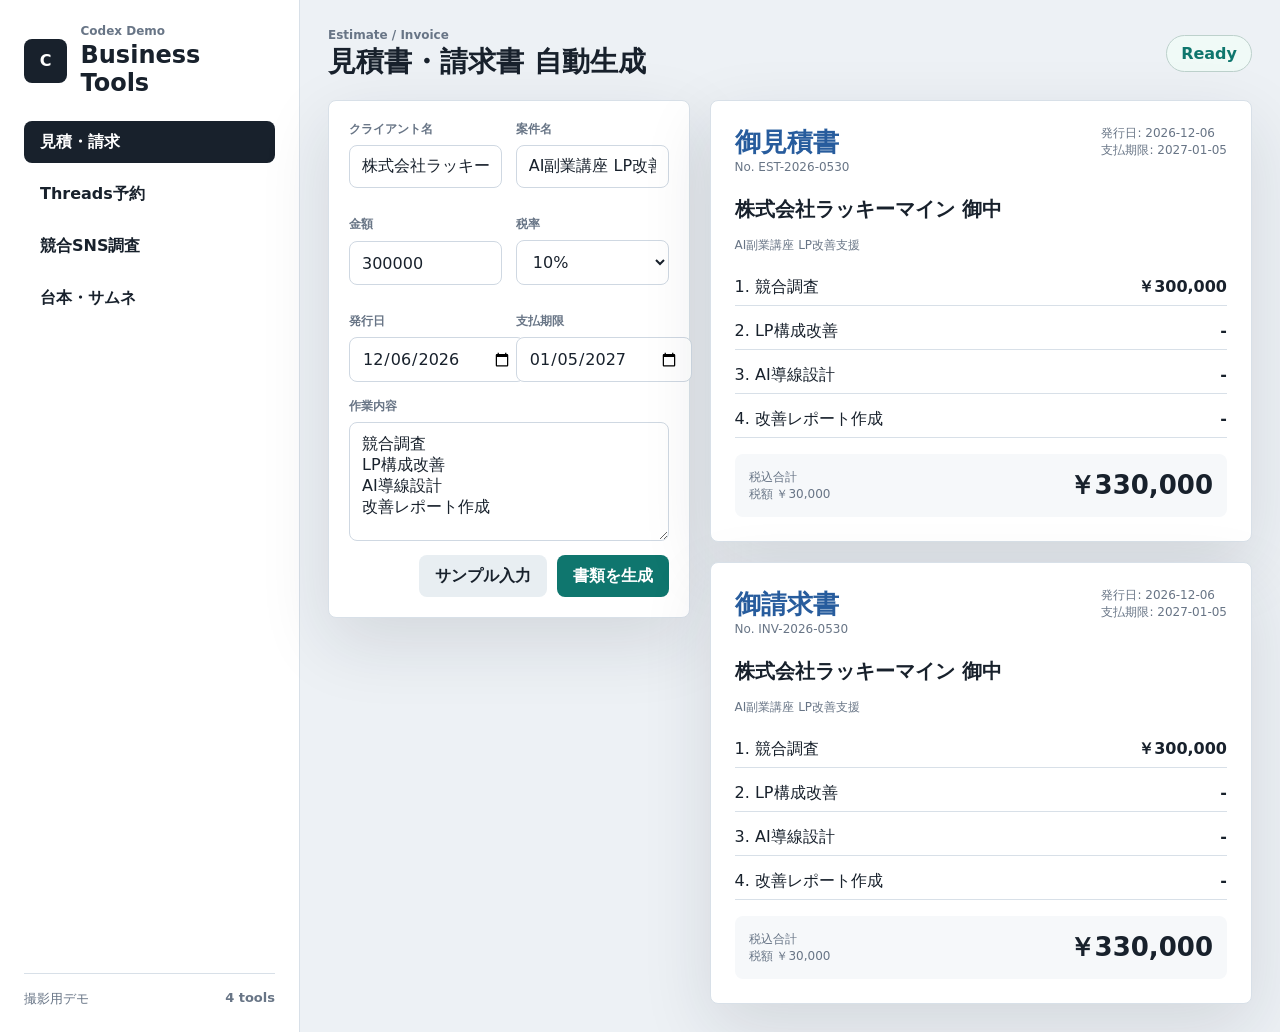
==== estimate-invoice.html @ dfebdb79 "Add separate demo tool pages" ====
<!doctype html>
<html lang="ja">
  <head>
    <meta charset="UTF-8" />
    <meta name="viewport" content="width=device-width, initial-scale=1.0" />
    <title>見積書・請求書 自動生成 | Codex Demo</title>
    <link rel="stylesheet" href="styles.css" />
  </head>
  <body data-initial-view="invoice">
    <main class="app">
      <aside class="sidebar" aria-label="ツール一覧">
        <div class="brand">
          <div class="brand-mark" aria-hidden="true">C</div>
          <div>
            <p>Codex Demo</p>
            <h1>Business Tools</h1>
          </div>
        </div>
        <nav class="tool-nav" aria-label="デモツール">
          <button class="nav-item is-active" type="button" data-view="invoice">見積・請求</button>
          <button class="nav-item" type="button" data-view="threads">Threads予約</button>
          <button class="nav-item" type="button" data-view="research">競合SNS調査</button>
          <button class="nav-item" type="button" data-view="youtube">台本・サムネ</button>
        </nav>
        <div class="sidebar-meta">
          <span>撮影用デモ</span>
          <strong>4 tools</strong>
        </div>
      </aside>

      <section class="workspace">
        <header class="topbar">
          <div>
            <p id="viewKicker">Estimate / Invoice</p>
            <h2 id="viewTitle">見積書・請求書 自動生成</h2>
          </div>
          <div class="status-pill" id="statusPill">Ready</div>
        </header>

        <section class="view is-active" id="invoiceView" data-title="見積書・請求書 自動生成" data-kicker="Estimate / Invoice">
          <div class="two-column">
            <form class="panel form-panel" id="invoiceForm">
              <div class="field-grid">
                <label>
                  <span>クライアント名</span>
                  <input name="client" value="株式会社ラッキーマイン" />
                </label>
                <label>
                  <span>案件名</span>
                  <input name="project" value="AI副業講座 LP改善支援" />
                </label>
                <label>
                  <span>金額</span>
                  <input name="amount" type="number" value="300000" />
                </label>
                <label>
                  <span>税率</span>
                  <select name="tax">
                    <option value="0.1">10%</option>
                    <option value="0.08">8%</option>
                    <option value="0">なし</option>
                  </select>
                </label>
                <label>
                  <span>発行日</span>
                  <input name="issueDate" type="date" />
                </label>
                <label>
                  <span>支払期限</span>
                  <input name="dueDate" type="date" />
                </label>
              </div>
              <label class="wide-field">
                <span>作業内容</span>
                <textarea name="items" rows="5">競合調査
LP構成改善
AI導線設計
改善レポート作成</textarea>
              </label>
              <div class="actions">
                <button class="secondary" type="button" id="invoiceSampleButton">サンプル入力</button>
                <button type="submit">書類を生成</button>
              </div>
            </form>
            <div class="document-stack">
              <article class="document" id="estimateDoc"></article>
              <article class="document" id="invoiceDoc"></article>
            </div>
          </div>
        </section>

        <section class="view" id="threadsView" data-title="Threads投稿ツール" data-kicker="Threads Scheduler">
          <div class="two-column">
            <form class="panel form-panel" id="threadsForm">
              <div class="field-grid">
                <label>
                  <span>アカウント</span>
                  <select name="account">
                    <option>@ryoya_ai</option>
                    <option>@luckymine_ai</option>
                    <option>@ai_marketing_lab</option>
                  </select>
                </label>
                <label>
                  <span>予約日時</span>
                  <input name="scheduledAt" type="datetime-local" />
                </label>
              </div>
              <label class="wide-field">
                <span>投稿本文</span>
                <textarea name="text" rows="7">ChatGPTに課金してるのにCodexを使ってない人、かなりもったいない。

Codexは会話するAIじゃなくて、作業を終わらせるAI。
動画で実演します。</textarea>
              </label>
              <div class="actions">
                <button class="secondary" type="button" id="threadsDraftButton">下書き保存</button>
                <button type="submit">予約投稿</button>
              </div>
            </form>
            <section class="panel list-panel">
              <div class="panel-head">
                <h3>投稿キュー</h3>
                <span id="threadsCount">0件</span>
              </div>
              <div class="queue-list" id="threadsQueue"></div>
            </section>
          </div>
        </section>

        <section class="view" id="researchView" data-title="競合SNSリサーチツール" data-kicker="SNS Research">
          <div class="panel">
            <div class="research-controls">
              <div class="segmented" id="snsTabs" role="tablist" aria-label="SNS">
                <button class="is-active" type="button" data-sns="YouTube">YouTube</button>
                <button type="button" data-sns="Instagram">Instagram</button>
                <button type="button" data-sns="Threads">Threads</button>
                <button type="button" data-sns="note">note</button>
              </div>
              <form id="researchForm" class="inline-research">
                <input name="target" value="AI副業 チャンネル" />
                <button type="submit">リサーチ開始</button>
              </form>
            </div>
            <div class="research-output">
              <section>
                <h3 id="researchTitle">YouTube分析</h3>
                <div class="metric-grid" id="metricGrid"></div>
              </section>
              <section>
                <h3>伸びている切り口</h3>
                <div class="insight-list" id="insightList"></div>
              </section>
              <section>
                <h3>次に試す投稿案</h3>
                <div class="idea-list" id="ideaList"></div>
              </section>
            </div>
          </div>
        </section>

        <section class="view" id="youtubeView" data-title="YouTube台本・サムネ案 自動生成" data-kicker="Script / Thumbnail">
          <div class="two-column">
            <form class="panel form-panel" id="youtubeForm">
              <label>
                <span>テーマ</span>
                <input name="theme" value="CodexでAI副業の作業を自動化する方法" />
              </label>
              <div class="field-grid">
                <label>
                  <span>視聴者</span>
                  <select name="audience">
                    <option>AI副業初心者</option>
                    <option>中級者・講師</option>
                    <option>フリーランス</option>
                  </select>
                </label>
                <label>
                  <span>トーン</span>
                  <select name="tone">
                    <option>初心者向けにやさしく</option>
                    <option>危機感強め</option>
                    <option>実演多め</option>
                  </select>
                </label>
              </div>
              <label class="wide-field">
                <span>入れたい要素</span>
                <textarea name="points" rows="5">月20ドルで追加課金なし
画像生成
コンピューターUSE
ビジネスツール4連発
セキュリティ設定特典</textarea>
              </label>
              <div class="actions">
                <button type="submit">台本とサムネ案を生成</button>
              </div>
            </form>
            <div class="youtube-output">
              <section class="panel script-panel" id="scriptOutput"></section>
              <section class="panel thumbnail-panel" id="thumbnailOutput"></section>
            </div>
          </div>
        </section>
      </section>
    </main>
    <script src="script.js"></script>
  </body>
</html>
---- styles.css ----
:root {
  color-scheme: light;
  --bg: #edf1f5;
  --ink: #18212c;
  --muted: #687586;
  --line: #d8e0e8;
  --surface: #ffffff;
  --surface-2: #f6f8fa;
  --green: #0f766e;
  --blue: #275c9d;
  --red: #c44536;
  --gold: #a66b16;
  --shadow: 0 24px 70px rgba(22, 34, 48, 0.12);
}

* {
  box-sizing: border-box;
}

html,
body {
  min-height: 100%;
}

body {
  margin: 0;
  background: var(--bg);
  color: var(--ink);
  font-family:
    Inter, ui-sans-serif, system-ui, -apple-system, BlinkMacSystemFont, "Segoe UI",
    sans-serif;
}

button,
input,
select,
textarea {
  font: inherit;
}

button {
  border: 0;
  border-radius: 8px;
  background: var(--green);
  color: #fff;
  cursor: pointer;
  font-weight: 800;
  min-height: 42px;
  padding: 0 16px;
}

button.secondary {
  background: #e8eef2;
  color: var(--ink);
}

.app {
  display: grid;
  grid-template-columns: 300px minmax(0, 1fr);
  min-height: 100vh;
}

.sidebar {
  display: flex;
  flex-direction: column;
  gap: 24px;
  border-right: 1px solid var(--line);
  background: #fff;
  padding: 24px;
}

.brand {
  display: flex;
  align-items: center;
  gap: 13px;
}

.brand-mark {
  display: grid;
  width: 44px;
  height: 44px;
  place-items: center;
  border-radius: 8px;
  background: var(--ink);
  color: #fff;
  font-weight: 900;
}

.brand p,
.topbar p {
  margin: 0 0 4px;
  color: var(--muted);
  font-size: 12px;
  font-weight: 900;
  letter-spacing: 0;
}

h1,
h2,
h3 {
  margin: 0;
  line-height: 1.15;
}

h1 {
  font-size: 24px;
}

h2 {
  font-size: 28px;
}

h3 {
  font-size: 16px;
}

.tool-nav {
  display: grid;
  gap: 10px;
}

.nav-item {
  justify-content: flex-start;
  width: 100%;
  background: transparent;
  color: var(--ink);
  text-align: left;
}

.nav-item.is-active {
  background: var(--ink);
  color: #fff;
}

.sidebar-meta {
  display: flex;
  justify-content: space-between;
  margin-top: auto;
  border-top: 1px solid var(--line);
  color: var(--muted);
  font-size: 13px;
  padding-top: 16px;
}

.workspace {
  min-width: 0;
  padding: 28px;
}

.topbar {
  display: flex;
  align-items: center;
  justify-content: space-between;
  gap: 20px;
  margin-bottom: 22px;
}

.status-pill {
  border: 1px solid #bdd1cc;
  border-radius: 999px;
  background: #f0faf7;
  color: var(--green);
  font-weight: 900;
  padding: 8px 14px;
}

.view {
  display: none;
}

.view.is-active {
  display: block;
}

.two-column {
  display: grid;
  grid-template-columns: minmax(340px, 0.8fr) minmax(0, 1.2fr);
  gap: 20px;
  align-items: start;
}

.panel,
.document {
  border: 1px solid var(--line);
  border-radius: 8px;
  background: var(--surface);
  box-shadow: var(--shadow);
}

.form-panel,
.panel {
  padding: 20px;
}

.field-grid {
  display: grid;
  grid-template-columns: repeat(2, minmax(0, 1fr));
  gap: 14px;
}

label {
  display: grid;
  gap: 7px;
  margin-bottom: 14px;
}

label span {
  color: var(--muted);
  font-size: 12px;
  font-weight: 900;
}

input,
select,
textarea {
  width: 100%;
  border: 1px solid #cfd8e2;
  border-radius: 8px;
  background: #fff;
  color: var(--ink);
  outline: none;
  padding: 11px 12px;
}

textarea {
  resize: vertical;
}

.wide-field {
  margin-top: 2px;
}

.actions,
.panel-head,
.research-controls,
.topbar {
  display: flex;
  align-items: center;
}

.actions {
  justify-content: flex-end;
  gap: 10px;
}

.document-stack,
.youtube-output {
  display: grid;
  gap: 20px;
}

.document {
  min-height: 290px;
  padding: 24px;
}

.doc-head,
.doc-total-row,
.panel-head {
  display: flex;
  align-items: flex-start;
  justify-content: space-between;
  gap: 16px;
}

.doc-type {
  color: var(--blue);
  font-size: 26px;
  font-weight: 900;
}

.doc-number,
.doc-meta,
.post-meta,
.mini-label {
  color: var(--muted);
  font-size: 12px;
}

.doc-client {
  margin: 22px 0 14px;
  font-size: 20px;
  font-weight: 900;
}

.doc-items {
  display: grid;
  gap: 8px;
  margin: 16px 0;
}

.doc-item {
  display: flex;
  justify-content: space-between;
  border-bottom: 1px solid var(--line);
  padding: 7px 0;
}

.doc-total-row {
  align-items: center;
  border-radius: 8px;
  background: var(--surface-2);
  margin-top: 16px;
  padding: 14px;
}

.doc-total {
  font-size: 26px;
  font-weight: 900;
}

.list-panel {
  min-height: 520px;
}

.queue-list,
.insight-list,
.idea-list {
  display: grid;
  gap: 12px;
  margin-top: 16px;
}

.post-item,
.insight,
.idea,
.metric {
  border: 1px solid var(--line);
  border-radius: 8px;
  background: var(--surface-2);
  padding: 14px;
}

.post-item strong,
.insight strong,
.idea strong {
  display: block;
  margin-bottom: 5px;
}

.badge {
  display: inline-flex;
  border-radius: 999px;
  font-size: 12px;
  font-weight: 900;
  padding: 4px 9px;
}

.badge.draft {
  background: #edf2f7;
  color: var(--blue);
}

.badge.scheduled {
  background: #fff4db;
  color: var(--gold);
}

.research-controls {
  justify-content: space-between;
  gap: 16px;
  margin-bottom: 20px;
}

.segmented {
  display: flex;
  gap: 6px;
  border: 1px solid var(--line);
  border-radius: 8px;
  background: var(--surface-2);
  padding: 5px;
}

.segmented button {
  min-height: 34px;
  background: transparent;
  color: var(--muted);
}

.segmented button.is-active {
  background: #fff;
  color: var(--ink);
  box-shadow: 0 2px 12px rgba(25, 38, 52, 0.08);
}

.inline-research {
  display: flex;
  gap: 10px;
  width: min(520px, 100%);
}

.research-output {
  display: grid;
  grid-template-columns: 0.9fr 1.1fr 1.1fr;
  gap: 18px;
}

.metric-grid {
  display: grid;
  gap: 12px;
  margin-top: 16px;
}

.metric span {
  display: block;
  color: var(--muted);
  font-size: 12px;
  font-weight: 900;
}

.metric strong {
  display: block;
  margin-top: 5px;
  font-size: 24px;
}

.script-panel,
.thumbnail-panel {
  min-height: 320px;
}

.script-block {
  border-left: 4px solid var(--green);
  margin-top: 14px;
  padding-left: 12px;
}

.thumb-grid {
  display: grid;
  grid-template-columns: repeat(2, minmax(0, 1fr));
  gap: 12px;
  margin-top: 16px;
}

.thumb-card {
  border-radius: 8px;
  background: #171b21;
  color: #fff;
  min-height: 128px;
  padding: 14px;
}

.thumb-card:nth-child(2) {
  background: #7d1f1a;
}

.thumb-card:nth-child(3) {
  background: #123f68;
}

.thumb-card:nth-child(4) {
  background: #24463f;
}

.thumb-card strong {
  display: block;
  font-size: 22px;
  line-height: 1.12;
}

.thumb-card span {
  display: block;
  color: rgba(255, 255, 255, 0.75);
  margin-top: 10px;
  font-size: 12px;
}

@media (max-width: 980px) {
  .app,
  .two-column,
  .research-output {
    grid-template-columns: 1fr;
  }

  .sidebar {
    min-height: auto;
  }

  .field-grid,
  .thumb-grid {
    grid-template-columns: 1fr;
  }
}
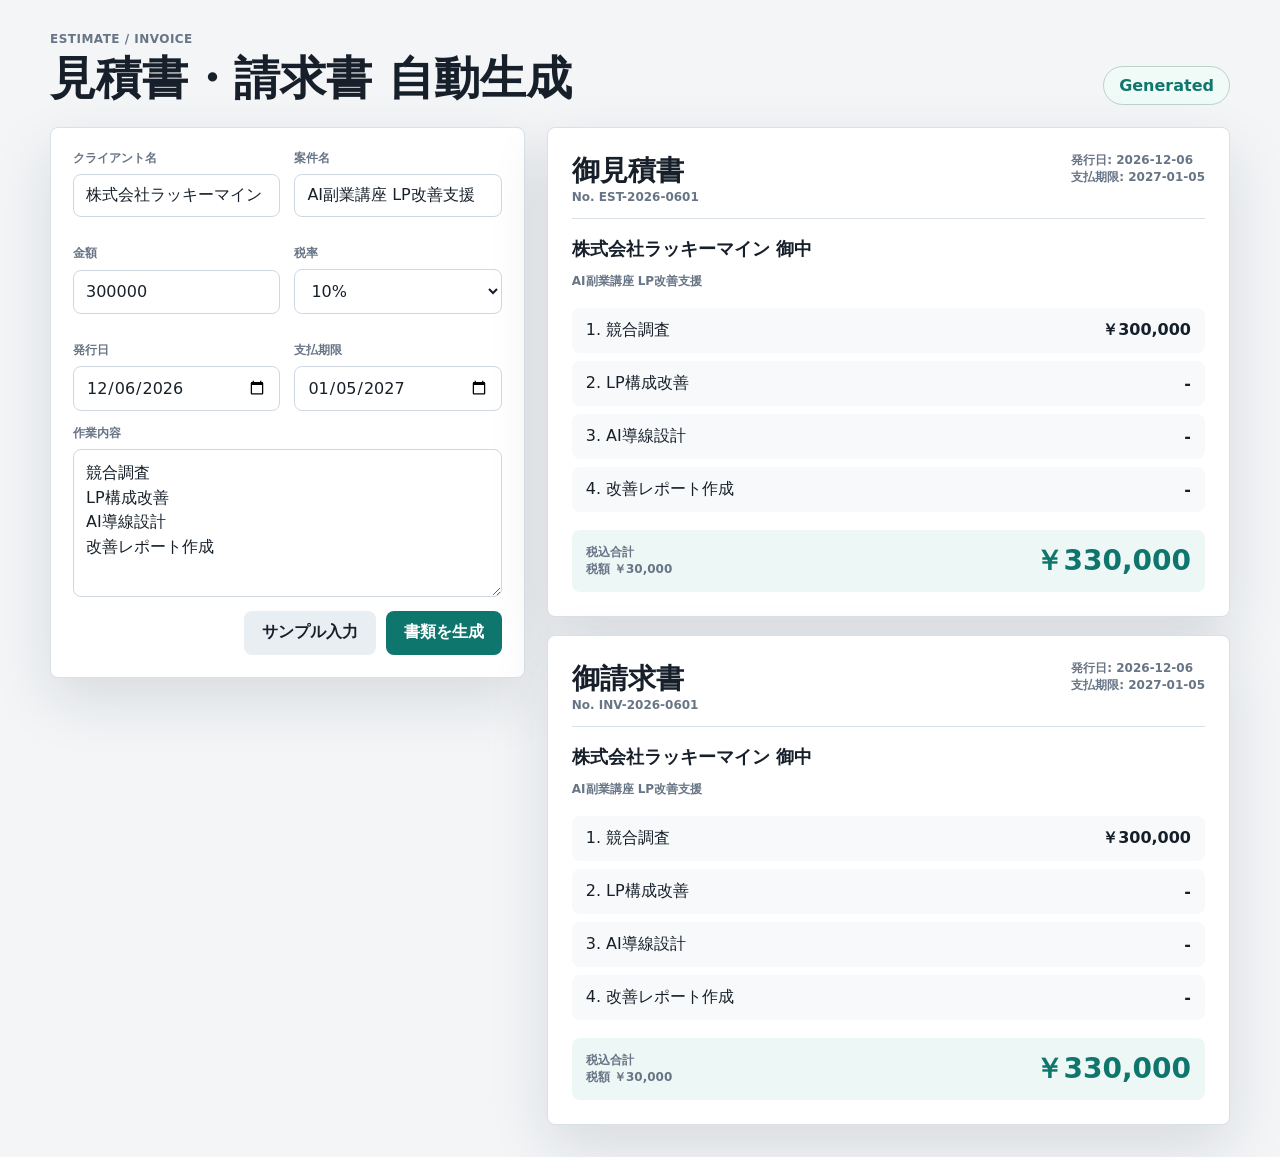
==== commit 3a6eb83a: "Split demo tools into standalone pages" ====
--- a/estimate-invoice.html
+++ b/estimate-invoice.html
@@ -4,206 +4,69 @@
     <meta charset="UTF-8" />
     <meta name="viewport" content="width=device-width, initial-scale=1.0" />
     <title>見積書・請求書 自動生成 | Codex Demo</title>
-    <link rel="stylesheet" href="styles.css" />
+    <link rel="stylesheet" href="tool.css" />
   </head>
-  <body data-initial-view="invoice">
-    <main class="app">
-      <aside class="sidebar" aria-label="ツール一覧">
-        <div class="brand">
-          <div class="brand-mark" aria-hidden="true">C</div>
-          <div>
-            <p>Codex Demo</p>
-            <h1>Business Tools</h1>
+  <body>
+    <main class="tool-shell">
+      <header class="tool-header">
+        <div>
+          <p class="kicker">Estimate / Invoice</p>
+          <h1>見積書・請求書 自動生成</h1>
+        </div>
+        <div class="status-pill" id="statusPill">Ready</div>
+      </header>
+
+      <section class="two-column">
+        <form class="panel" id="invoiceForm">
+          <div class="field-grid">
+            <label>
+              <span>クライアント名</span>
+              <input name="client" value="株式会社ラッキーマイン" />
+            </label>
+            <label>
+              <span>案件名</span>
+              <input name="project" value="AI副業講座 LP改善支援" />
+            </label>
+            <label>
+              <span>金額</span>
+              <input name="amount" type="number" value="300000" />
+            </label>
+            <label>
+              <span>税率</span>
+              <select name="tax">
+                <option value="0.1">10%</option>
+                <option value="0.08">8%</option>
+                <option value="0">なし</option>
+              </select>
+            </label>
+            <label>
+              <span>発行日</span>
+              <input name="issueDate" type="date" />
+            </label>
+            <label>
+              <span>支払期限</span>
+              <input name="dueDate" type="date" />
+            </label>
           </div>
-        </div>
-        <nav class="tool-nav" aria-label="デモツール">
-          <button class="nav-item is-active" type="button" data-view="invoice">見積・請求</button>
-          <button class="nav-item" type="button" data-view="threads">Threads予約</button>
-          <button class="nav-item" type="button" data-view="research">競合SNS調査</button>
-          <button class="nav-item" type="button" data-view="youtube">台本・サムネ</button>
-        </nav>
-        <div class="sidebar-meta">
-          <span>撮影用デモ</span>
-          <strong>4 tools</strong>
-        </div>
-      </aside>
-
-      <section class="workspace">
-        <header class="topbar">
-          <div>
-            <p id="viewKicker">Estimate / Invoice</p>
-            <h2 id="viewTitle">見積書・請求書 自動生成</h2>
-          </div>
-          <div class="status-pill" id="statusPill">Ready</div>
-        </header>
-
-        <section class="view is-active" id="invoiceView" data-title="見積書・請求書 自動生成" data-kicker="Estimate / Invoice">
-          <div class="two-column">
-            <form class="panel form-panel" id="invoiceForm">
-              <div class="field-grid">
-                <label>
-                  <span>クライアント名</span>
-                  <input name="client" value="株式会社ラッキーマイン" />
-                </label>
-                <label>
-                  <span>案件名</span>
-                  <input name="project" value="AI副業講座 LP改善支援" />
-                </label>
-                <label>
-                  <span>金額</span>
-                  <input name="amount" type="number" value="300000" />
-                </label>
-                <label>
-                  <span>税率</span>
-                  <select name="tax">
-                    <option value="0.1">10%</option>
-                    <option value="0.08">8%</option>
-                    <option value="0">なし</option>
-                  </select>
-                </label>
-                <label>
-                  <span>発行日</span>
-                  <input name="issueDate" type="date" />
-                </label>
-                <label>
-                  <span>支払期限</span>
-                  <input name="dueDate" type="date" />
-                </label>
-              </div>
-              <label class="wide-field">
-                <span>作業内容</span>
-                <textarea name="items" rows="5">競合調査
+          <label>
+            <span>作業内容</span>
+            <textarea name="items" rows="5">競合調査
 LP構成改善
 AI導線設計
 改善レポート作成</textarea>
-              </label>
-              <div class="actions">
-                <button class="secondary" type="button" id="invoiceSampleButton">サンプル入力</button>
-                <button type="submit">書類を生成</button>
-              </div>
-            </form>
-            <div class="document-stack">
-              <article class="document" id="estimateDoc"></article>
-              <article class="document" id="invoiceDoc"></article>
-            </div>
+          </label>
+          <div class="actions">
+            <button class="secondary" type="button" id="invoiceSampleButton">サンプル入力</button>
+            <button type="submit">書類を生成</button>
           </div>
-        </section>
+        </form>
 
-        <section class="view" id="threadsView" data-title="Threads投稿ツール" data-kicker="Threads Scheduler">
-          <div class="two-column">
-            <form class="panel form-panel" id="threadsForm">
-              <div class="field-grid">
-                <label>
-                  <span>アカウント</span>
-                  <select name="account">
-                    <option>@ryoya_ai</option>
-                    <option>@luckymine_ai</option>
-                    <option>@ai_marketing_lab</option>
-                  </select>
-                </label>
-                <label>
-                  <span>予約日時</span>
-                  <input name="scheduledAt" type="datetime-local" />
-                </label>
-              </div>
-              <label class="wide-field">
-                <span>投稿本文</span>
-                <textarea name="text" rows="7">ChatGPTに課金してるのにCodexを使ってない人、かなりもったいない。
-
-Codexは会話するAIじゃなくて、作業を終わらせるAI。
-動画で実演します。</textarea>
-              </label>
-              <div class="actions">
-                <button class="secondary" type="button" id="threadsDraftButton">下書き保存</button>
-                <button type="submit">予約投稿</button>
-              </div>
-            </form>
-            <section class="panel list-panel">
-              <div class="panel-head">
-                <h3>投稿キュー</h3>
-                <span id="threadsCount">0件</span>
-              </div>
-              <div class="queue-list" id="threadsQueue"></div>
-            </section>
-          </div>
-        </section>
-
-        <section class="view" id="researchView" data-title="競合SNSリサーチツール" data-kicker="SNS Research">
-          <div class="panel">
-            <div class="research-controls">
-              <div class="segmented" id="snsTabs" role="tablist" aria-label="SNS">
-                <button class="is-active" type="button" data-sns="YouTube">YouTube</button>
-                <button type="button" data-sns="Instagram">Instagram</button>
-                <button type="button" data-sns="Threads">Threads</button>
-                <button type="button" data-sns="note">note</button>
-              </div>
-              <form id="researchForm" class="inline-research">
-                <input name="target" value="AI副業 チャンネル" />
-                <button type="submit">リサーチ開始</button>
-              </form>
-            </div>
-            <div class="research-output">
-              <section>
-                <h3 id="researchTitle">YouTube分析</h3>
-                <div class="metric-grid" id="metricGrid"></div>
-              </section>
-              <section>
-                <h3>伸びている切り口</h3>
-                <div class="insight-list" id="insightList"></div>
-              </section>
-              <section>
-                <h3>次に試す投稿案</h3>
-                <div class="idea-list" id="ideaList"></div>
-              </section>
-            </div>
-          </div>
-        </section>
-
-        <section class="view" id="youtubeView" data-title="YouTube台本・サムネ案 自動生成" data-kicker="Script / Thumbnail">
-          <div class="two-column">
-            <form class="panel form-panel" id="youtubeForm">
-              <label>
-                <span>テーマ</span>
-                <input name="theme" value="CodexでAI副業の作業を自動化する方法" />
-              </label>
-              <div class="field-grid">
-                <label>
-                  <span>視聴者</span>
-                  <select name="audience">
-                    <option>AI副業初心者</option>
-                    <option>中級者・講師</option>
-                    <option>フリーランス</option>
-                  </select>
-                </label>
-                <label>
-                  <span>トーン</span>
-                  <select name="tone">
-                    <option>初心者向けにやさしく</option>
-                    <option>危機感強め</option>
-                    <option>実演多め</option>
-                  </select>
-                </label>
-              </div>
-              <label class="wide-field">
-                <span>入れたい要素</span>
-                <textarea name="points" rows="5">月20ドルで追加課金なし
-画像生成
-コンピューターUSE
-ビジネスツール4連発
-セキュリティ設定特典</textarea>
-              </label>
-              <div class="actions">
-                <button type="submit">台本とサムネ案を生成</button>
-              </div>
-            </form>
-            <div class="youtube-output">
-              <section class="panel script-panel" id="scriptOutput"></section>
-              <section class="panel thumbnail-panel" id="thumbnailOutput"></section>
-            </div>
-          </div>
-        </section>
+        <div class="document-stack">
+          <article class="document" id="estimateDoc"></article>
+          <article class="document" id="invoiceDoc"></article>
+        </div>
       </section>
     </main>
-    <script src="script.js"></script>
+    <script src="estimate-invoice.js"></script>
   </body>
 </html>
--- a/tool.css
+++ b/tool.css
@@ -0,0 +1,390 @@
+:root {
+  color-scheme: light;
+  --bg: #f3f5f7;
+  --ink: #17202a;
+  --muted: #687586;
+  --line: #d8e0e8;
+  --surface: #ffffff;
+  --surface-2: #f7f9fb;
+  --green: #0f766e;
+  --blue: #275c9d;
+  --gold: #a66b16;
+  --red: #c44536;
+  --shadow: 0 22px 60px rgba(22, 34, 48, 0.12);
+}
+
+* {
+  box-sizing: border-box;
+}
+
+body {
+  margin: 0;
+  min-height: 100vh;
+  background: var(--bg);
+  color: var(--ink);
+  font-family:
+    Inter, ui-sans-serif, system-ui, -apple-system, BlinkMacSystemFont, "Segoe UI",
+    sans-serif;
+}
+
+button,
+input,
+select,
+textarea {
+  font: inherit;
+}
+
+button {
+  min-height: 44px;
+  border: 0;
+  border-radius: 8px;
+  background: var(--green);
+  color: #fff;
+  cursor: pointer;
+  font-weight: 800;
+  padding: 0 18px;
+}
+
+button.secondary {
+  background: #e8eef2;
+  color: var(--ink);
+}
+
+.tool-shell {
+  width: min(1180px, calc(100vw - 48px));
+  margin: 0 auto;
+  padding: 32px 0;
+}
+
+.tool-header {
+  display: flex;
+  align-items: flex-end;
+  justify-content: space-between;
+  gap: 24px;
+  margin-bottom: 22px;
+}
+
+.kicker {
+  margin: 0 0 6px;
+  color: var(--muted);
+  font-size: 12px;
+  font-weight: 900;
+  letter-spacing: 0.04em;
+  text-transform: uppercase;
+}
+
+h1,
+h2,
+h3 {
+  margin: 0;
+  line-height: 1.15;
+}
+
+h1 {
+  font-size: clamp(30px, 4vw, 46px);
+}
+
+h2 {
+  font-size: 24px;
+}
+
+h3 {
+  font-size: 16px;
+}
+
+.status-pill {
+  border: 1px solid #bdd1cc;
+  border-radius: 999px;
+  background: #f0faf7;
+  color: var(--green);
+  font-weight: 900;
+  padding: 9px 15px;
+  white-space: nowrap;
+}
+
+.two-column {
+  display: grid;
+  grid-template-columns: minmax(340px, 0.82fr) minmax(0, 1.18fr);
+  gap: 22px;
+  align-items: start;
+}
+
+.panel,
+.document {
+  border: 1px solid var(--line);
+  border-radius: 8px;
+  background: var(--surface);
+  box-shadow: var(--shadow);
+}
+
+.panel {
+  padding: 22px;
+}
+
+.field-grid {
+  display: grid;
+  grid-template-columns: repeat(2, minmax(0, 1fr));
+  gap: 14px;
+}
+
+label {
+  display: grid;
+  gap: 7px;
+  margin-bottom: 14px;
+}
+
+label span {
+  color: var(--muted);
+  font-size: 12px;
+  font-weight: 900;
+}
+
+input,
+select,
+textarea {
+  width: 100%;
+  border: 1px solid #cfd8e2;
+  border-radius: 8px;
+  background: #fff;
+  color: var(--ink);
+  padding: 11px 12px;
+}
+
+textarea {
+  line-height: 1.55;
+  resize: vertical;
+}
+
+.actions {
+  display: flex;
+  justify-content: flex-end;
+  gap: 10px;
+  margin-top: 8px;
+}
+
+.document-stack {
+  display: grid;
+  gap: 18px;
+}
+
+.document {
+  padding: 24px;
+}
+
+.doc-head {
+  display: flex;
+  justify-content: space-between;
+  gap: 18px;
+  border-bottom: 1px solid var(--line);
+  padding-bottom: 14px;
+}
+
+.doc-type {
+  font-size: 28px;
+  font-weight: 900;
+}
+
+.doc-number,
+.doc-meta,
+.mini-label {
+  color: var(--muted);
+  font-size: 12px;
+  font-weight: 700;
+}
+
+.doc-client {
+  margin-top: 18px;
+  font-size: 18px;
+  font-weight: 900;
+}
+
+.doc-items {
+  display: grid;
+  gap: 8px;
+  margin: 18px 0;
+}
+
+.doc-item,
+.doc-total-row {
+  display: flex;
+  align-items: center;
+  justify-content: space-between;
+  gap: 16px;
+  border-radius: 8px;
+  background: var(--surface-2);
+  padding: 12px 14px;
+}
+
+.doc-total-row {
+  background: #edf8f6;
+}
+
+.doc-total {
+  color: var(--green);
+  font-size: 28px;
+  font-weight: 900;
+}
+
+.research-controls {
+  display: grid;
+  grid-template-columns: 1fr auto;
+  gap: 14px;
+  margin-bottom: 20px;
+}
+
+.segmented {
+  display: flex;
+  flex-wrap: wrap;
+  gap: 8px;
+}
+
+.segmented button {
+  background: #e9eef4;
+  color: var(--ink);
+}
+
+.segmented button.is-active {
+  background: var(--ink);
+  color: #fff;
+}
+
+.inline-research {
+  display: flex;
+  gap: 10px;
+}
+
+.research-output {
+  display: grid;
+  grid-template-columns: 0.8fr 1fr 1fr;
+  gap: 18px;
+}
+
+.metric-grid,
+.insight-list,
+.idea-list {
+  display: grid;
+  gap: 10px;
+  margin-top: 12px;
+}
+
+.metric,
+.insight,
+.idea,
+.script-block {
+  border: 1px solid var(--line);
+  border-radius: 8px;
+  background: var(--surface-2);
+  padding: 13px;
+}
+
+.metric span,
+.insight span,
+.idea span {
+  display: block;
+  color: var(--muted);
+  font-size: 13px;
+  line-height: 1.5;
+}
+
+.metric strong {
+  display: block;
+  margin-top: 4px;
+  font-size: 21px;
+}
+
+.youtube-output {
+  display: grid;
+  gap: 18px;
+}
+
+.panel-head {
+  display: flex;
+  align-items: center;
+  justify-content: space-between;
+  gap: 14px;
+  margin-bottom: 12px;
+}
+
+.badge {
+  border-radius: 999px;
+  background: #eaf7f5;
+  color: var(--green);
+  font-size: 12px;
+  font-weight: 900;
+  padding: 6px 10px;
+}
+
+.script-block {
+  margin-top: 10px;
+}
+
+.script-block p {
+  margin: 7px 0 0;
+  color: var(--muted);
+  line-height: 1.55;
+}
+
+.thumb-grid {
+  display: grid;
+  grid-template-columns: repeat(2, minmax(0, 1fr));
+  gap: 12px;
+}
+
+.thumb-card {
+  min-height: 118px;
+  border-radius: 8px;
+  background: linear-gradient(135deg, #111827, #275c9d);
+  color: #fff;
+  padding: 18px;
+}
+
+.thumb-card strong {
+  display: block;
+  font-size: 22px;
+  line-height: 1.16;
+}
+
+.thumb-card span {
+  display: block;
+  margin-top: 10px;
+  color: rgba(255, 255, 255, 0.82);
+  font-weight: 700;
+}
+
+.landing-grid {
+  display: grid;
+  grid-template-columns: repeat(3, minmax(0, 1fr));
+  gap: 18px;
+}
+
+.landing-card {
+  display: grid;
+  min-height: 220px;
+  align-content: space-between;
+  border: 1px solid var(--line);
+  border-radius: 8px;
+  background: var(--surface);
+  color: inherit;
+  padding: 22px;
+  text-decoration: none;
+  box-shadow: var(--shadow);
+}
+
+.landing-card p {
+  color: var(--muted);
+  line-height: 1.55;
+}
+
+@media (max-width: 900px) {
+  .tool-header,
+  .research-controls,
+  .inline-research {
+    display: grid;
+  }
+
+  .two-column,
+  .research-output,
+  .landing-grid {
+    grid-template-columns: 1fr;
+  }
+}
